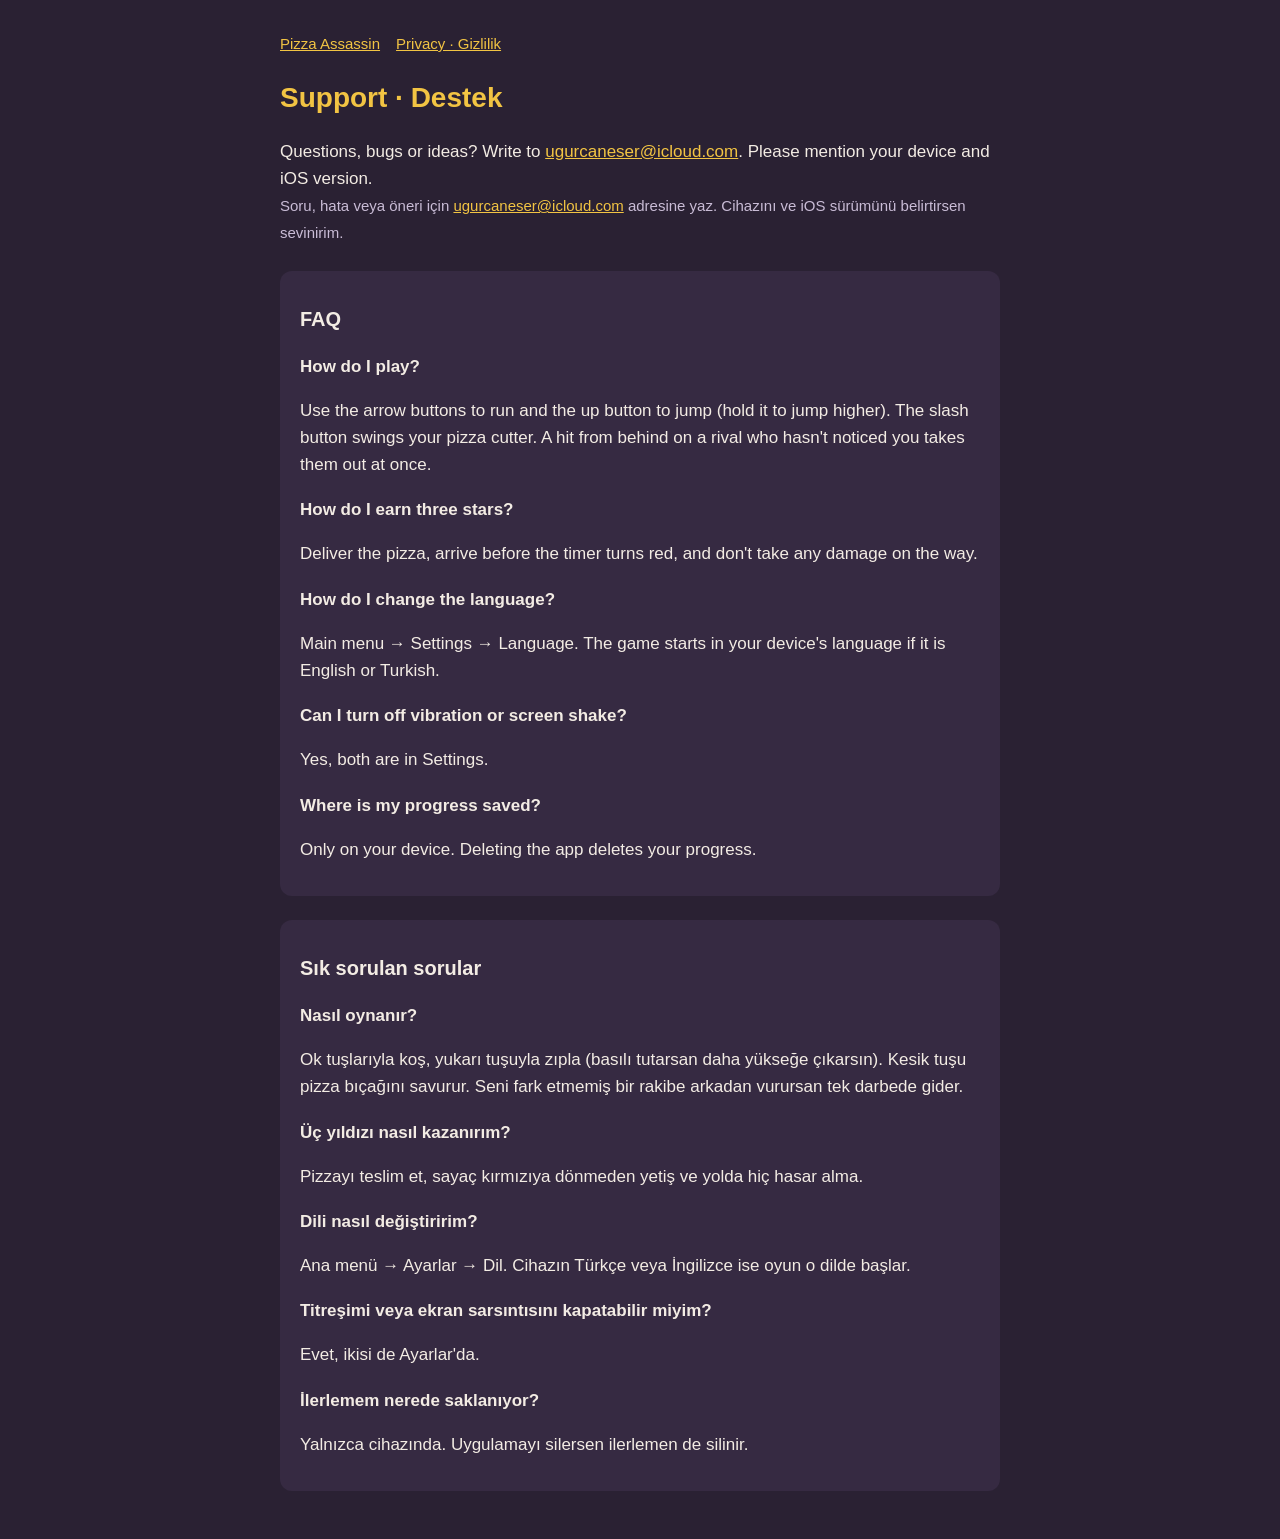
==== support/index.html @ 1cbdac06 "Pizza Assassin privacy policy and support pages Co-Authored-By: Claude Opus 5.5 <noreply@anthropic.c" ====
<!doctype html>
<html lang="en">
<head>
<meta charset="utf-8">
<meta name="viewport" content="width=device-width, initial-scale=1">
<title>Pizza Assassin – Support / Destek</title>
<link rel="icon" href="../icon.png">
<link rel="stylesheet" href="../style.css">
</head>
<body>
<main>
  <nav><a href="../">Pizza Assassin</a><a href="../privacy/">Privacy · Gizlilik</a></nav>
  <h1>Support · Destek</h1>
  <p>Questions, bugs or ideas? Write to <a href="mailto:ugurcaneser@icloud.com">ugurcaneser@icloud.com</a>. Please mention your device and iOS version.<br>
     <span class="muted">Soru, hata veya öneri için <a href="mailto:ugurcaneser@icloud.com">ugurcaneser@icloud.com</a> adresine yaz. Cihazını ve iOS sürümünü belirtirsen sevinirim.</span></p>

  <section lang="en">
    <h2>FAQ</h2>
    <h3>How do I play?</h3>
    <p>Use the arrow buttons to run and the up button to jump (hold it to jump higher). The slash button swings your pizza cutter. A hit from behind on a rival who hasn't noticed you takes them out at once.</p>
    <h3>How do I earn three stars?</h3>
    <p>Deliver the pizza, arrive before the timer turns red, and don't take any damage on the way.</p>
    <h3>How do I change the language?</h3>
    <p>Main menu → Settings → Language. The game starts in your device's language if it is English or Turkish.</p>
    <h3>Can I turn off vibration or screen shake?</h3>
    <p>Yes, both are in Settings.</p>
    <h3>Where is my progress saved?</h3>
    <p>Only on your device. Deleting the app deletes your progress.</p>
  </section>

  <section lang="tr">
    <h2>Sık sorulan sorular</h2>
    <h3>Nasıl oynanır?</h3>
    <p>Ok tuşlarıyla koş, yukarı tuşuyla zıpla (basılı tutarsan daha yükseğe çıkarsın). Kesik tuşu pizza bıçağını savurur. Seni fark etmemiş bir rakibe arkadan vurursan tek darbede gider.</p>
    <h3>Üç yıldızı nasıl kazanırım?</h3>
    <p>Pizzayı teslim et, sayaç kırmızıya dönmeden yetiş ve yolda hiç hasar alma.</p>
    <h3>Dili nasıl değiştiririm?</h3>
    <p>Ana menü → Ayarlar → Dil. Cihazın Türkçe veya İngilizce ise oyun o dilde başlar.</p>
    <h3>Titreşimi veya ekran sarsıntısını kapatabilir miyim?</h3>
    <p>Evet, ikisi de Ayarlar'da.</p>
    <h3>İlerlemem nerede saklanıyor?</h3>
    <p>Yalnızca cihazında. Uygulamayı silersen ilerlemen de silinir.</p>
  </section>
</main>
</body>
</html>
---- style.css ----
:root { --bg: #2a2133; --card: #362a42; --text: #f3ece4; --muted: #c9bcd6; --accent: #f2c443; }
body { margin: 0; background: var(--bg); color: var(--text);
       font: 17px/1.6 -apple-system, BlinkMacSystemFont, "Segoe UI", Roboto, sans-serif; }
main { max-width: 720px; margin: 0 auto; padding: 32px 16px 48px; }
h1 { color: var(--accent); font-size: 28px; margin: 0 0 4px; }
h2 { font-size: 20px; margin: 28px 0 8px; }
h3 { font-size: 17px; margin: 18px 0 2px; }
section { background: var(--card); border-radius: 12px; padding: 4px 20px 16px; margin-top: 24px; }
p, li { color: var(--text); }
.muted { color: var(--muted); font-size: 15px; }
a { color: var(--accent); }
nav { font-size: 15px; margin-bottom: 20px; }
nav a { margin-right: 16px; }
.icon { width: 128px; height: 128px; border-radius: 28px; image-rendering: pixelated; }
.hero { text-align: center; }
.hero h1 { font-size: 36px; margin-top: 12px; }
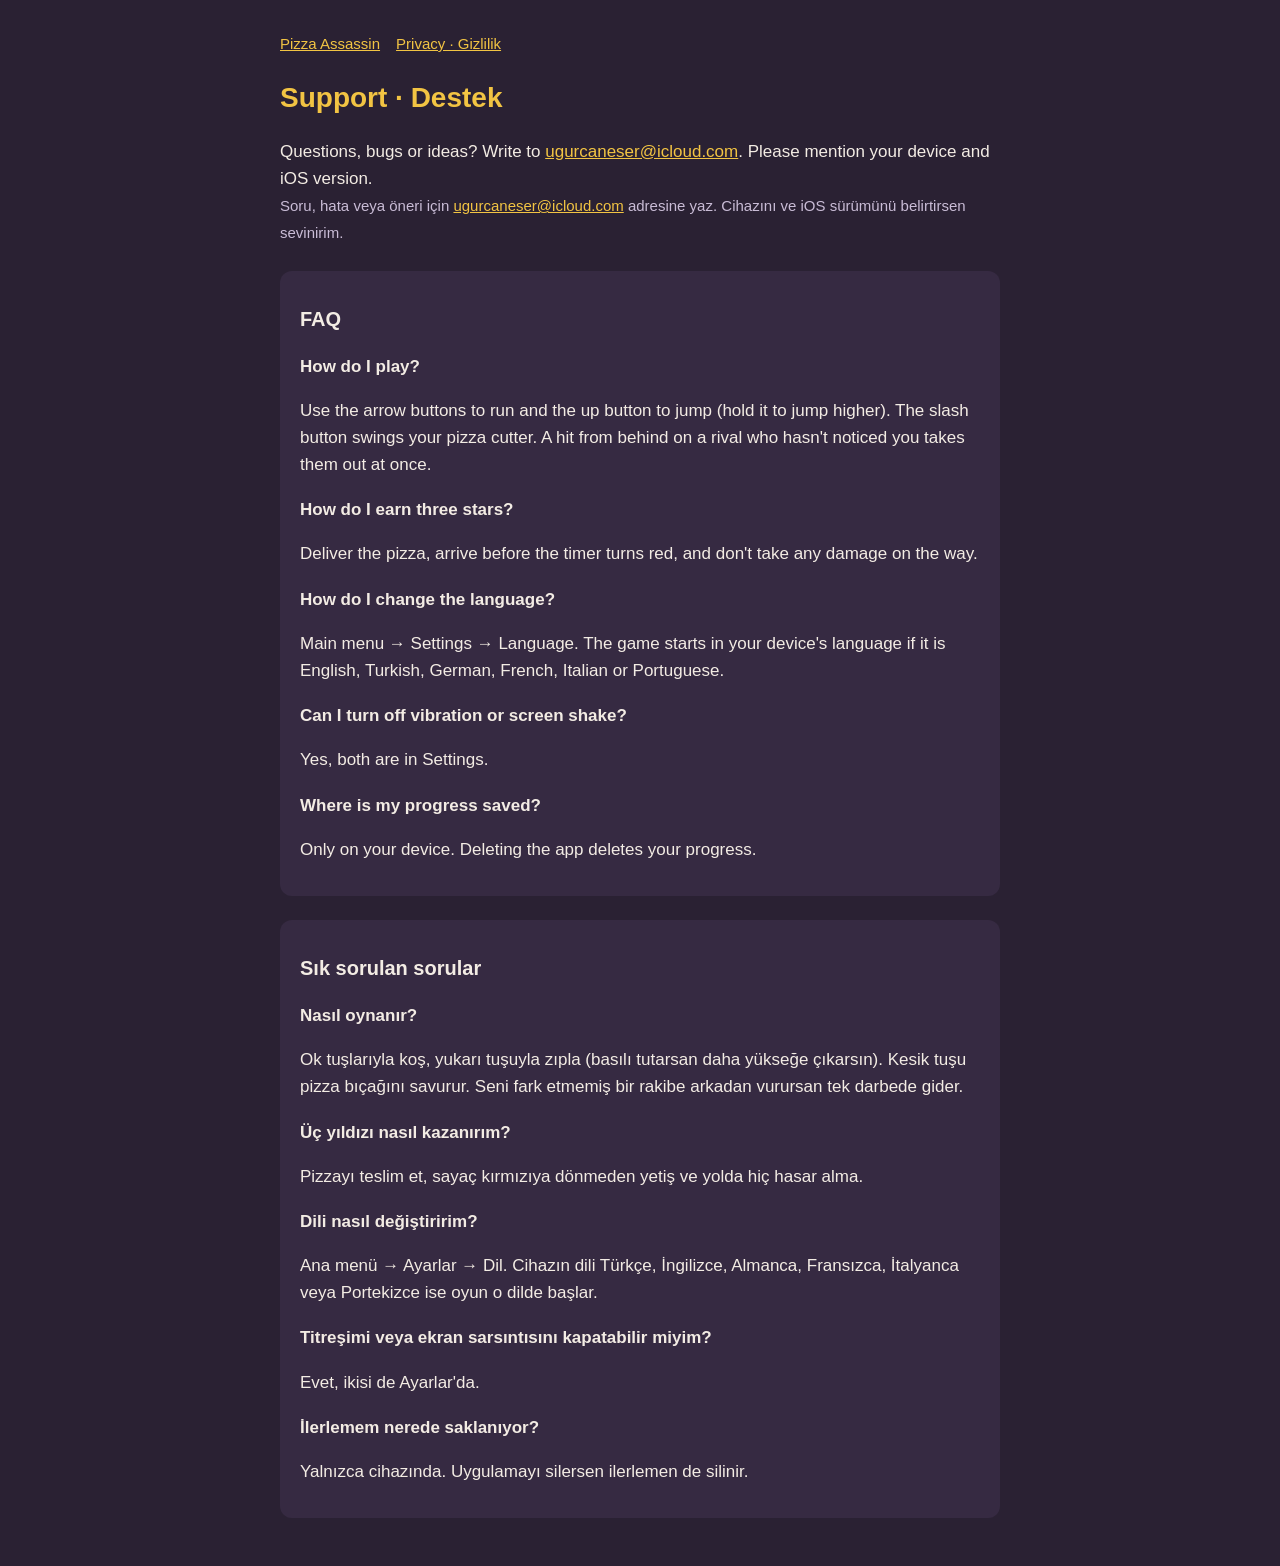
==== commit ff3bdf25: "List all six languages on the support page" ====
--- a/support/index.html
+++ b/support/index.html
@@ -21,7 +21,7 @@
     <h3>How do I earn three stars?</h3>
     <p>Deliver the pizza, arrive before the timer turns red, and don't take any damage on the way.</p>
     <h3>How do I change the language?</h3>
-    <p>Main menu → Settings → Language. The game starts in your device's language if it is English or Turkish.</p>
+    <p>Main menu → Settings → Language. The game starts in your device's language if it is English, Turkish, German, French, Italian or Portuguese.</p>
     <h3>Can I turn off vibration or screen shake?</h3>
     <p>Yes, both are in Settings.</p>
     <h3>Where is my progress saved?</h3>
@@ -35,7 +35,7 @@
     <h3>Üç yıldızı nasıl kazanırım?</h3>
     <p>Pizzayı teslim et, sayaç kırmızıya dönmeden yetiş ve yolda hiç hasar alma.</p>
     <h3>Dili nasıl değiştiririm?</h3>
-    <p>Ana menü → Ayarlar → Dil. Cihazın Türkçe veya İngilizce ise oyun o dilde başlar.</p>
+    <p>Ana menü → Ayarlar → Dil. Cihazın dili Türkçe, İngilizce, Almanca, Fransızca, İtalyanca veya Portekizce ise oyun o dilde başlar.</p>
     <h3>Titreşimi veya ekran sarsıntısını kapatabilir miyim?</h3>
     <p>Evet, ikisi de Ayarlar'da.</p>
     <h3>İlerlemem nerede saklanıyor?</h3>
